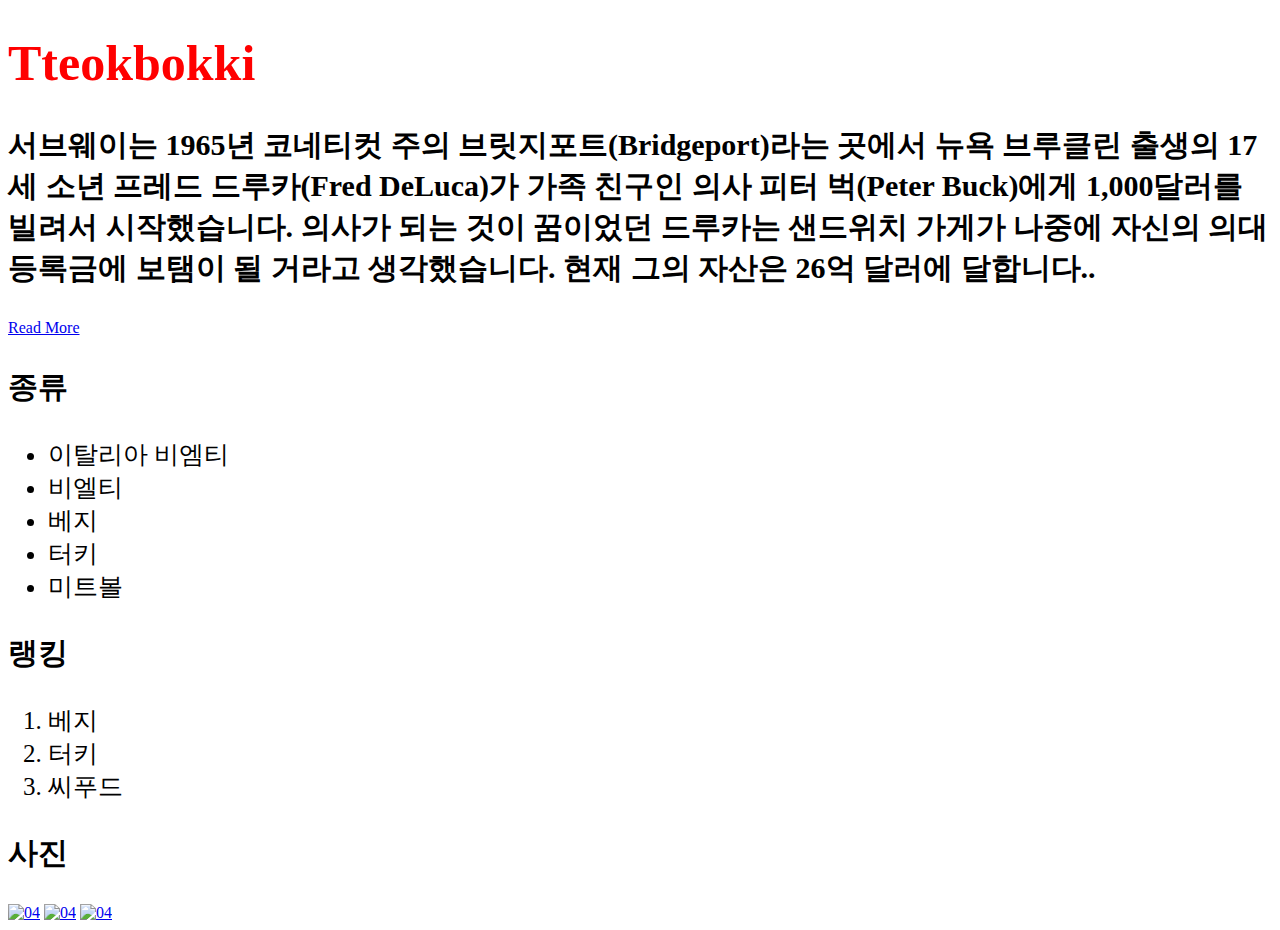
==== index.html @ fb7d4720 "third commit" ====
<!DOCTYPE html>
<meta charset="UTF-8">

<html>
    <head>
    <title>First Assignment</title>
    <link href="https://fonts.googleapis.com/css?family=Baloo Bhaina" rel="stylesheet">
    <link rel="stylesheet" type="text/css" href="style.css">
    </head>
    
    <body>
        <h1>Tteokbokki</h1>
        <p>서브웨이는 1965년 코네티컷 주의 브릿지포트(Bridgeport)라는 곳에서 뉴욕 브루클린 출생의 17세 소년 프레드 드루카(Fred DeLuca)가 가족 친구인 의사 피터 벅(Peter Buck)에게 1,000달러를 빌려서 시작했습니다. 의사가 되는 것이 꿈이었던 드루카는 샌드위치 가게가 나중에 자신의 의대 등록금에 보탬이 될 거라고 생각했습니다. 현재 그의 자산은 26억 달러에 달합니다..</p>
        <a href="http://ppss.kr/archives/48573" target="_blank">Read More</a>
    <p>종류</p>
    <ul>
        <li>이탈리아 비엠티</li>
        <li>비엘티</li>
        <li>베지</li>
        <li>터키</li>
        <li>미트볼</li>
        </ul>
        
    <p>랭킹</p>
    <ol>
        <li>베지</li>
        <li>터키</li>
        <li>씨푸드</li>
    </ol>
    
    <p>사진</p>
        <a href="http://subway.co.kr/menu/classic04.aspx" target="_blank"><img src="http://subway.co.kr/images/sub/menu/classic_top04.jpg" alt="04"></a>
        <a href="http://subway.co.kr/menu/good04.aspx" target="_blank"><img src="http://subway.co.kr/images/sub/menu/favorite_top04.jpg" alt="04"></a>
        <a href="http://subway.co.kr/menu/classic03.aspx" target="_blank"><img src="http://subway.co.kr/images/sub/menu/classic_top0333.jpg" alt="04"></a>
    </body>
</html>
---- style.css ----
h1 {
  color: red;
  font-family: 'Baloo Bhaina';
  font-size: 50px;
}

p{
    font-size: 30px;
    font-weight: bold;
}

ul{
    font-size: 25px;
}

ol{
    font-size: 25px;
}
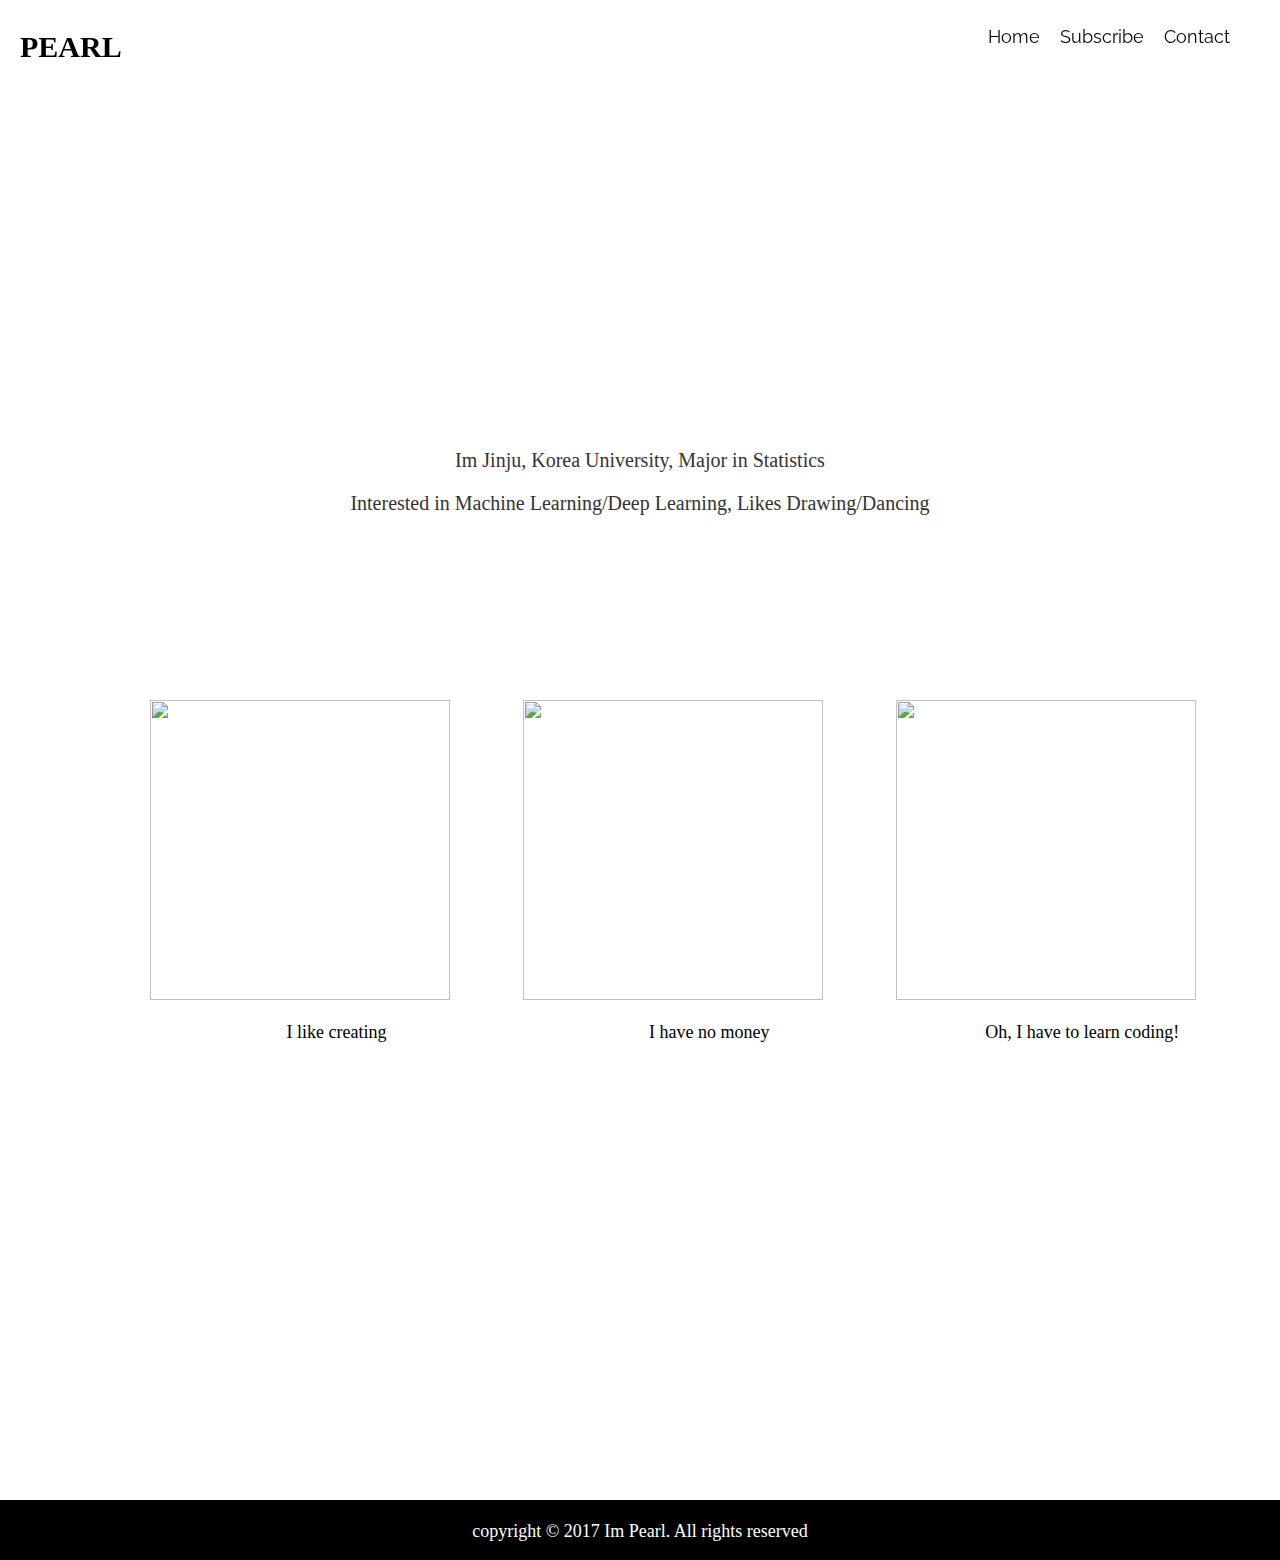
==== commit 5fe67ff4: "my site" ====
--- a/index.html
+++ b/index.html
@@ -1,36 +1,49 @@
 <!DOCTYPE html>
-<meta charset="UTF-8">
 
-<html>
+<html lang="ko">
     <head>
-    <title>First Assignment</title>
-    <link href="https://fonts.googleapis.com/css?family=Baloo Bhaina" rel="stylesheet">
-    <link rel="stylesheet" type="text/css" href="style.css">
+        <title>Im Pearl</title>
+        <link href="https://fonts.googleapis.com/css?family=Raleway:400, 600" rel="stylesheet">
+        <link rel="stylesheet" type="text/css" href="style.css">
     </head>
     
     <body>
-        <h1>Tteokbokki</h1>
-        <p>서브웨이는 1965년 코네티컷 주의 브릿지포트(Bridgeport)라는 곳에서 뉴욕 브루클린 출생의 17세 소년 프레드 드루카(Fred DeLuca)가 가족 친구인 의사 피터 벅(Peter Buck)에게 1,000달러를 빌려서 시작했습니다. 의사가 되는 것이 꿈이었던 드루카는 샌드위치 가게가 나중에 자신의 의대 등록금에 보탬이 될 거라고 생각했습니다. 현재 그의 자산은 26억 달러에 달합니다..</p>
-        <a href="http://ppss.kr/archives/48573" target="_blank">Read More</a>
-    <p>종류</p>
-    <ul>
-        <li>이탈리아 비엠티</li>
-        <li>비엘티</li>
-        <li>베지</li>
-        <li>터키</li>
-        <li>미트볼</li>
-        </ul>
+        <nav>
+            <div class="logo">
+                <p>PEARL</p>
+            </div>
+            <ul>
+                <li>Home</li>
+                <li>Subscribe</li>
+                <li>Contact</li>
+            </ul>
+        </nav>
         
-    <p>랭킹</p>
-    <ol>
-        <li>베지</li>
-        <li>터키</li>
-        <li>씨푸드</li>
-    </ol>
-    
-    <p>사진</p>
-        <a href="http://subway.co.kr/menu/classic04.aspx" target="_blank"><img src="http://subway.co.kr/images/sub/menu/classic_top04.jpg" alt="04"></a>
-        <a href="http://subway.co.kr/menu/good04.aspx" target="_blank"><img src="http://subway.co.kr/images/sub/menu/favorite_top04.jpg" alt="04"></a>
-        <a href="http://subway.co.kr/menu/classic03.aspx" target="_blank"><img src="http://subway.co.kr/images/sub/menu/classic_top0333.jpg" alt="04"></a>
+        <header>
+            <h1>This is my Open Studio</h1>
+            <p>Im Jinju, Korea University, Major in Statistics</p>
+            <p>Interested in Machine Learning/Deep Learning, Likes Drawing/Dancing</p>
+        </header>
+        
+        <section>
+            <article>
+                <img src="http://postfiles8.naver.net/MjAxNzAzMzBfMjI0/MDAxNDkwODY1NjEzODc4.BWx8h-pmAMxz7j70JLHsT_RgauJXJEyTzhsnaQ01U4Qg.0k3m7O-xqS5D-3sKIKhe3BAXAFFUY52YjLwCQBjMPm4g.JPEG.im_pearl/painting.jpg?type=w966" class="secimg">
+                <p>I like creating</p>
+            </article>
+            
+            <article>
+                <img src="http://postfiles1.naver.net/MjAxNzAzMzBfMTA2/MDAxNDkwODY1NzgzNjMy.OIEOqpP2mdjip-UmI7DjSoP7APa8uyymo3Ko0pOCmAYg.mYrI5Sy_YrkMPMGpT5ZYNWkW0-nUWut35WASpQqpEgog.JPEG.im_pearl/rock_%282%29.jpg?type=w966" class="secimg">
+                <p>I have no money</p>
+            </article>
+            
+            <article>
+                <img src="http://postfiles2.naver.net/MjAxNzAzMzBfNTQg/MDAxNDkwODUzNjQ2NTQy.7TOkx8jvHUubocxuXkkF6_jU6XwWSepkbXQV-IvLLfwg.wkCQMsUSo5HMLrHjiRXApE-TGA-CvCWCezOaAgf8fI8g.JPEG.im_pearl/snap.jpg?type=w966" class="secimg">
+                <p>Oh, I have to learn coding!</p>
+            </article>
+        </section>
+        
+        <footer>
+            <p>copyright &copy; 2017 Im Pearl. All rights reserved</p>
+        </footer>
     </body>
 </html>--- a/style.css
+++ b/style.css
@@ -1,18 +1,100 @@
-h1 {
-  color: red;
-  font-family: 'Baloo Bhaina';
-  font-size: 50px;
+* {
+    box-sizing: border-box;
 }
 
-p{
+html, body {
+    background-color: #FFF;
+    margin: 0;
+    padding: 0;
+}
+
+/*navigation*/
+nav{
+    background-color: rgba(255, 255, 255, 0.9);
+    position: fixed;
+    margin-top: 0px;
+    height: 80px;
+    width: 100%;
+}
+
+.logo{
     font-size: 30px;
     font-weight: bold;
+    margin-left: 20px;
+    margin-bottom: 15px;
+    text-transform: uppercase;
+    float: left;
 }
 
-ul{
-    font-size: 25px;
+nav ul{
+    font-family: Raleway, sans-serif;
+    list-style-type: none;
+    float: right;
+    margin-right: 50px;
 }
 
-ol{
-    font-size: 25px;
+nav li{
+    font-size: 18px;
+    float: left;
+    padding-left: 20px;
+    padding-top: 10px;
+}
+
+/*header*/
+header {
+    height: 600px;
+    width: 100%;
+    background: url("http://68.media.tumblr.com/db1107427ddd1e468889a699de1b9393/tumblr_ohm5cgdBvg1r6kaa9o6_1280.jpg") no-repeat center bottom;
+    background-size: cover;
+    background-attachment: fixed;
+    padding-top: 200px;
+}
+
+h1 {
+    color: #FFF;
+    font-size: 100px;
+    text-align: center;
+}
+
+header p{
+    color: #333;
+    font-size: 20px;
+    text-align: center;
+    
+}
+
+/*section*/
+section{
+    height: 800px;
+    margin-top: 100px;
+    margin-left: 150px;
+}
+
+article{
+    float: left;
+    width: 33%;
+}
+
+article p{
+    font-size: 18px;
+    display: block;
+    text-align: center;
+}
+
+.secimg {
+    width: 300px;
+    height: 300px;
+}
+
+/*footer*/
+footer{
+    background-color: black;
+    height: 60px;
+    padding-top: 3px;
+}
+
+footer p{
+    font-size: 18px;
+    color: #FFF;
+    text-align: center;
 }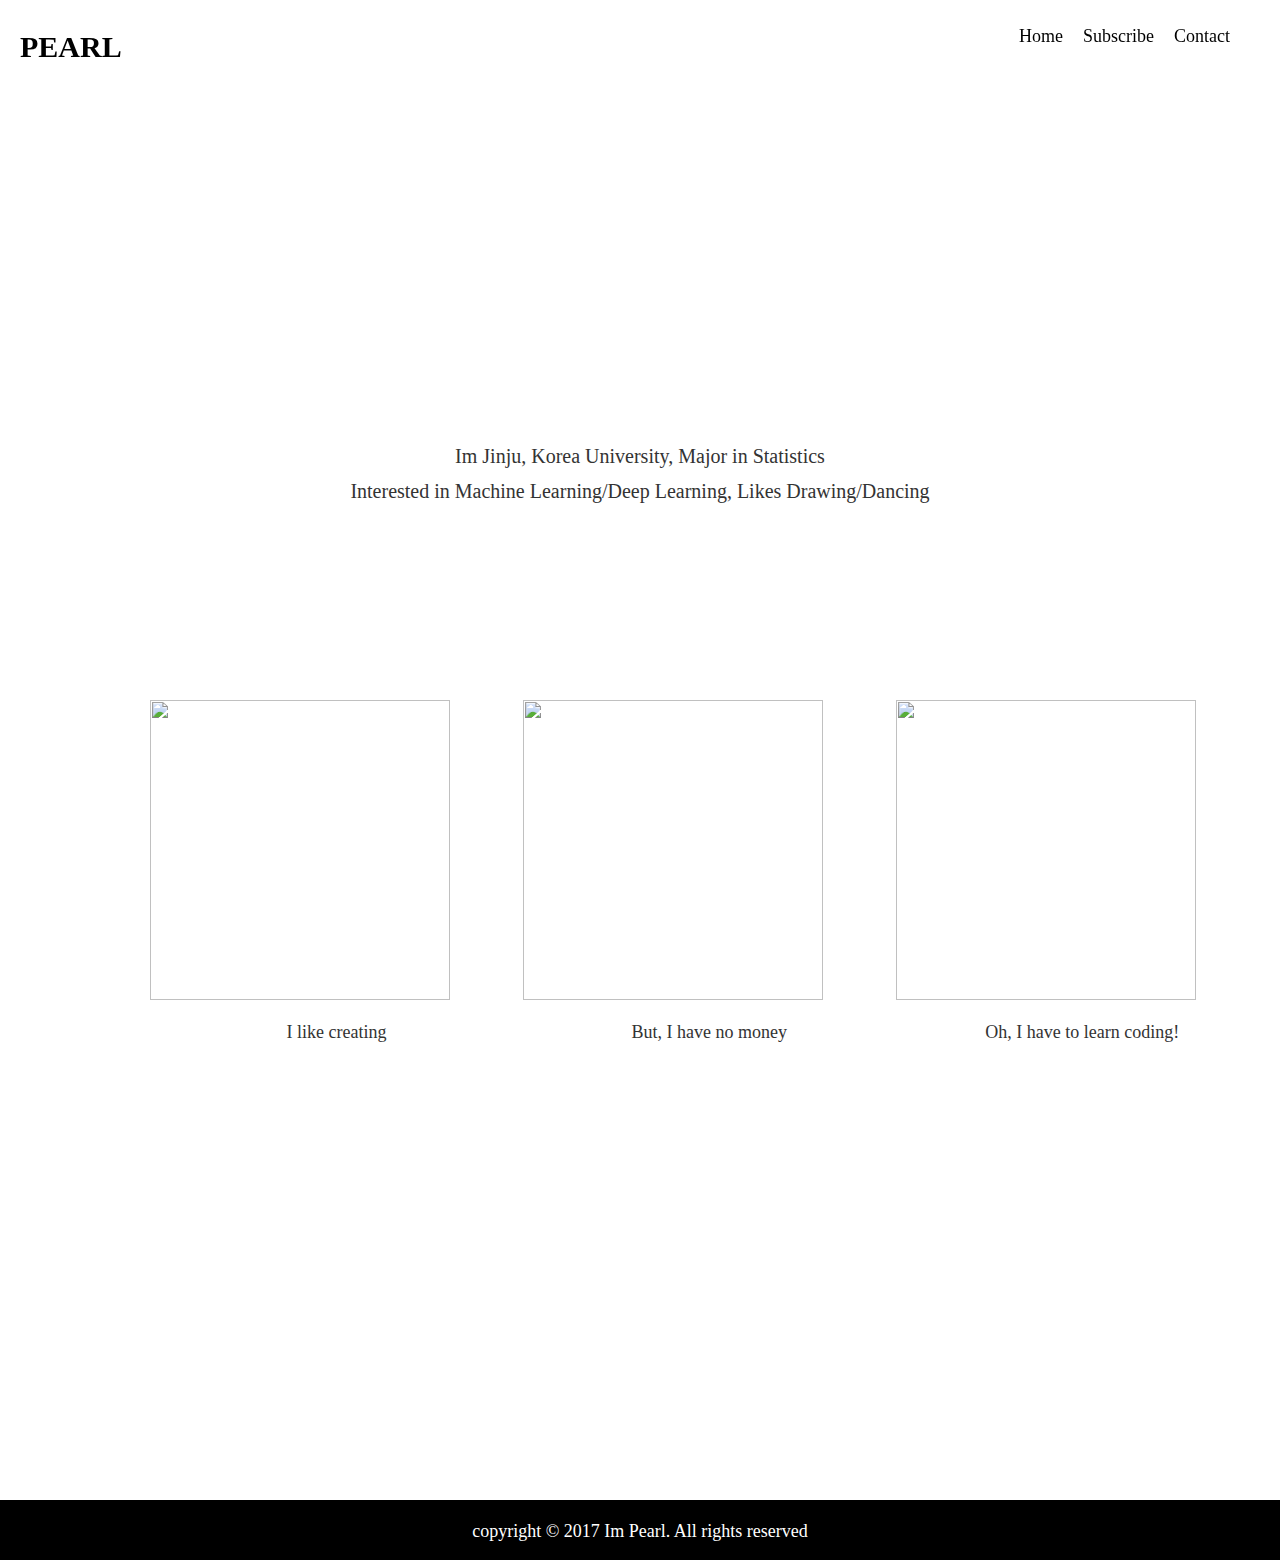
==== commit 453510c4: "my page" ====
--- a/index.html
+++ b/index.html
@@ -3,7 +3,7 @@
 <html lang="ko">
     <head>
         <title>Im Pearl</title>
-        <link href="https://fonts.googleapis.com/css?family=Raleway:400, 600" rel="stylesheet">
+        <link href="https://fonts.google.com/specimen/Merriweather" rel="stylesheet">
         <link rel="stylesheet" type="text/css" href="style.css">
     </head>
     
@@ -33,7 +33,7 @@
             
             <article>
                 <img src="http://postfiles1.naver.net/MjAxNzAzMzBfMTA2/MDAxNDkwODY1NzgzNjMy.OIEOqpP2mdjip-UmI7DjSoP7APa8uyymo3Ko0pOCmAYg.mYrI5Sy_YrkMPMGpT5ZYNWkW0-nUWut35WASpQqpEgog.JPEG.im_pearl/rock_%282%29.jpg?type=w966" class="secimg">
-                <p>I have no money</p>
+                <p>But, I have no money</p>
             </article>
             
             <article>
--- a/style.css
+++ b/style.css
@@ -27,13 +27,13 @@
 }
 
 nav ul{
-    font-family: Raleway, sans-serif;
     list-style-type: none;
     float: right;
     margin-right: 50px;
 }
 
 nav li{
+    font-family: 'Merriweather';
     font-size: 18px;
     float: left;
     padding-left: 20px;
@@ -60,7 +60,7 @@
     color: #333;
     font-size: 20px;
     text-align: center;
-    
+    line-height: 15px;
 }
 
 /*section*/
@@ -76,6 +76,7 @@
 }
 
 article p{
+    color: #333;
     font-size: 18px;
     display: block;
     text-align: center;
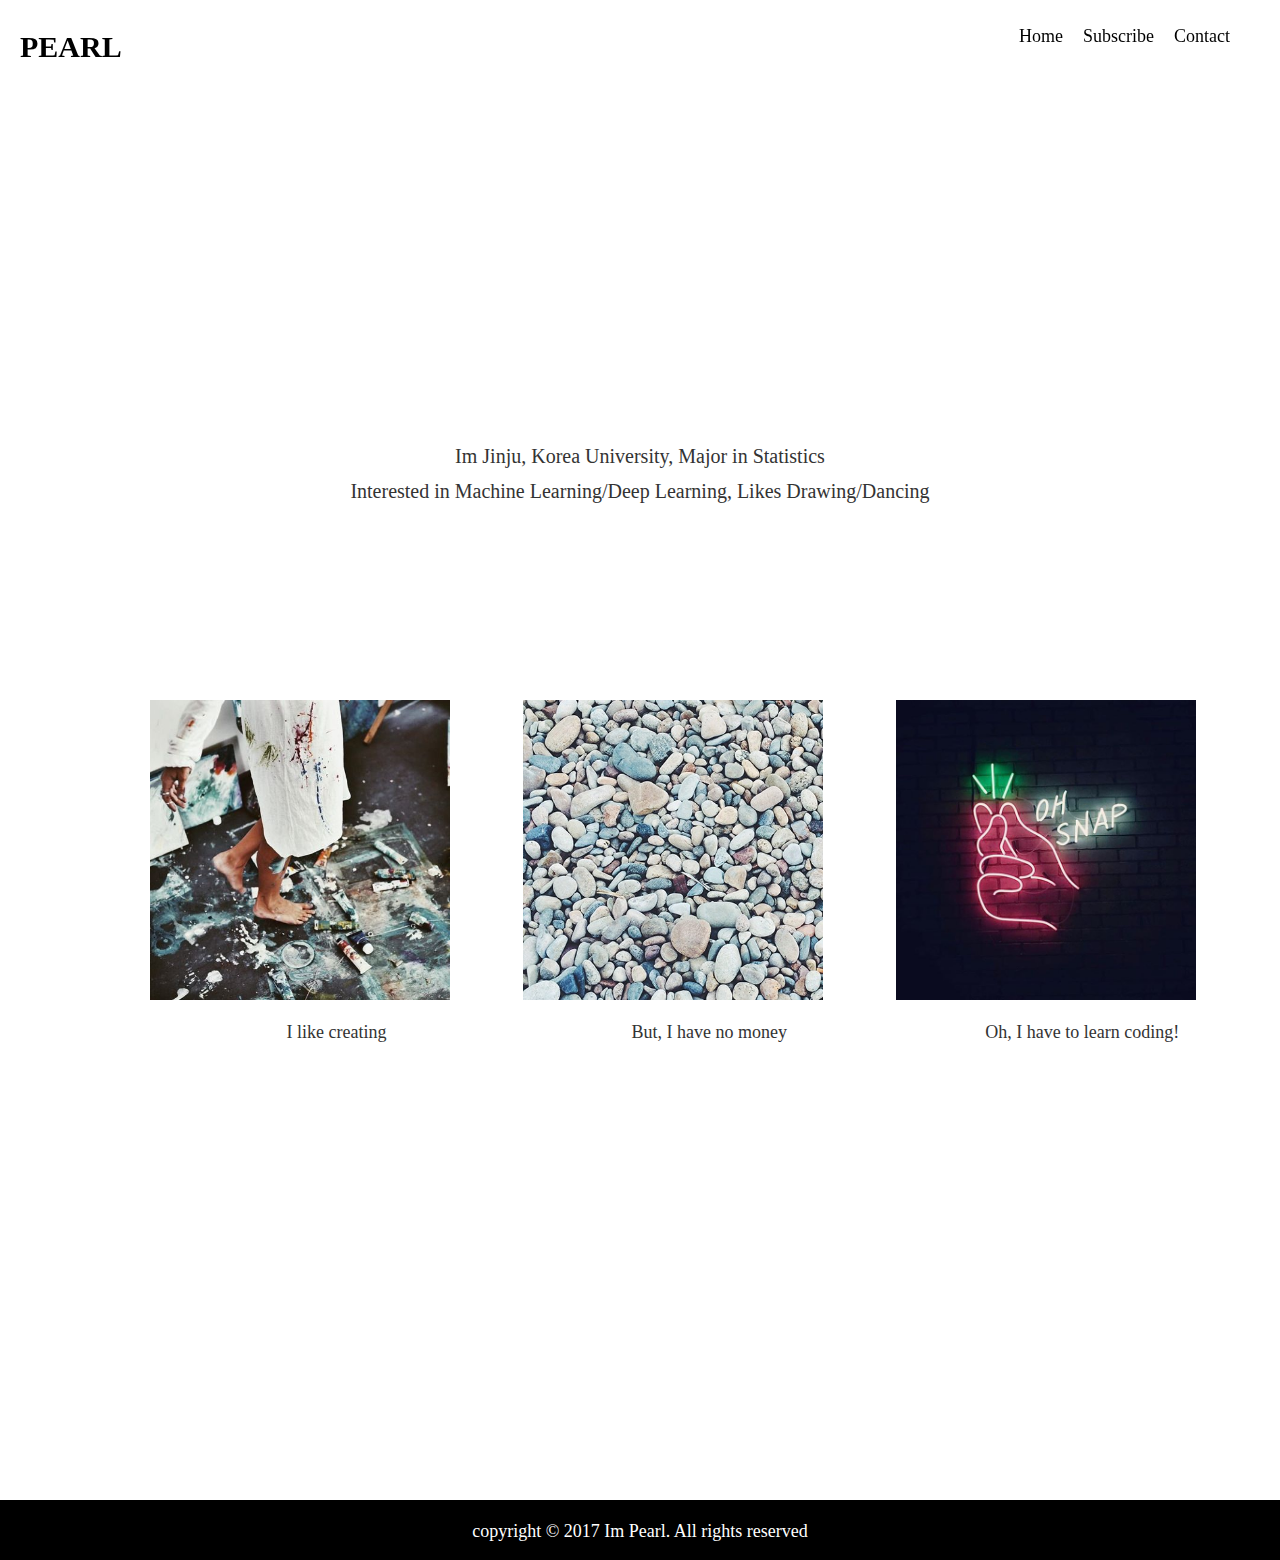
==== commit c1d67bf0: "my page" ====
--- a/index.html
+++ b/index.html
@@ -27,17 +27,17 @@
         
         <section>
             <article>
-                <img src="http://postfiles8.naver.net/MjAxNzAzMzBfMjI0/MDAxNDkwODY1NjEzODc4.BWx8h-pmAMxz7j70JLHsT_RgauJXJEyTzhsnaQ01U4Qg.0k3m7O-xqS5D-3sKIKhe3BAXAFFUY52YjLwCQBjMPm4g.JPEG.im_pearl/painting.jpg?type=w966" class="secimg">
+                <img src="images/painting.jpg" class="secimg">
                 <p>I like creating</p>
             </article>
             
             <article>
-                <img src="http://postfiles1.naver.net/MjAxNzAzMzBfMTA2/MDAxNDkwODY1NzgzNjMy.OIEOqpP2mdjip-UmI7DjSoP7APa8uyymo3Ko0pOCmAYg.mYrI5Sy_YrkMPMGpT5ZYNWkW0-nUWut35WASpQqpEgog.JPEG.im_pearl/rock_%282%29.jpg?type=w966" class="secimg">
+                <img src="images/rock.jpg" class="secimg">
                 <p>But, I have no money</p>
             </article>
             
             <article>
-                <img src="http://postfiles2.naver.net/MjAxNzAzMzBfNTQg/MDAxNDkwODUzNjQ2NTQy.7TOkx8jvHUubocxuXkkF6_jU6XwWSepkbXQV-IvLLfwg.wkCQMsUSo5HMLrHjiRXApE-TGA-CvCWCezOaAgf8fI8g.JPEG.im_pearl/snap.jpg?type=w966" class="secimg">
+                <img src="images/snap.jpg" class="secimg">
                 <p>Oh, I have to learn coding!</p>
             </article>
         </section>
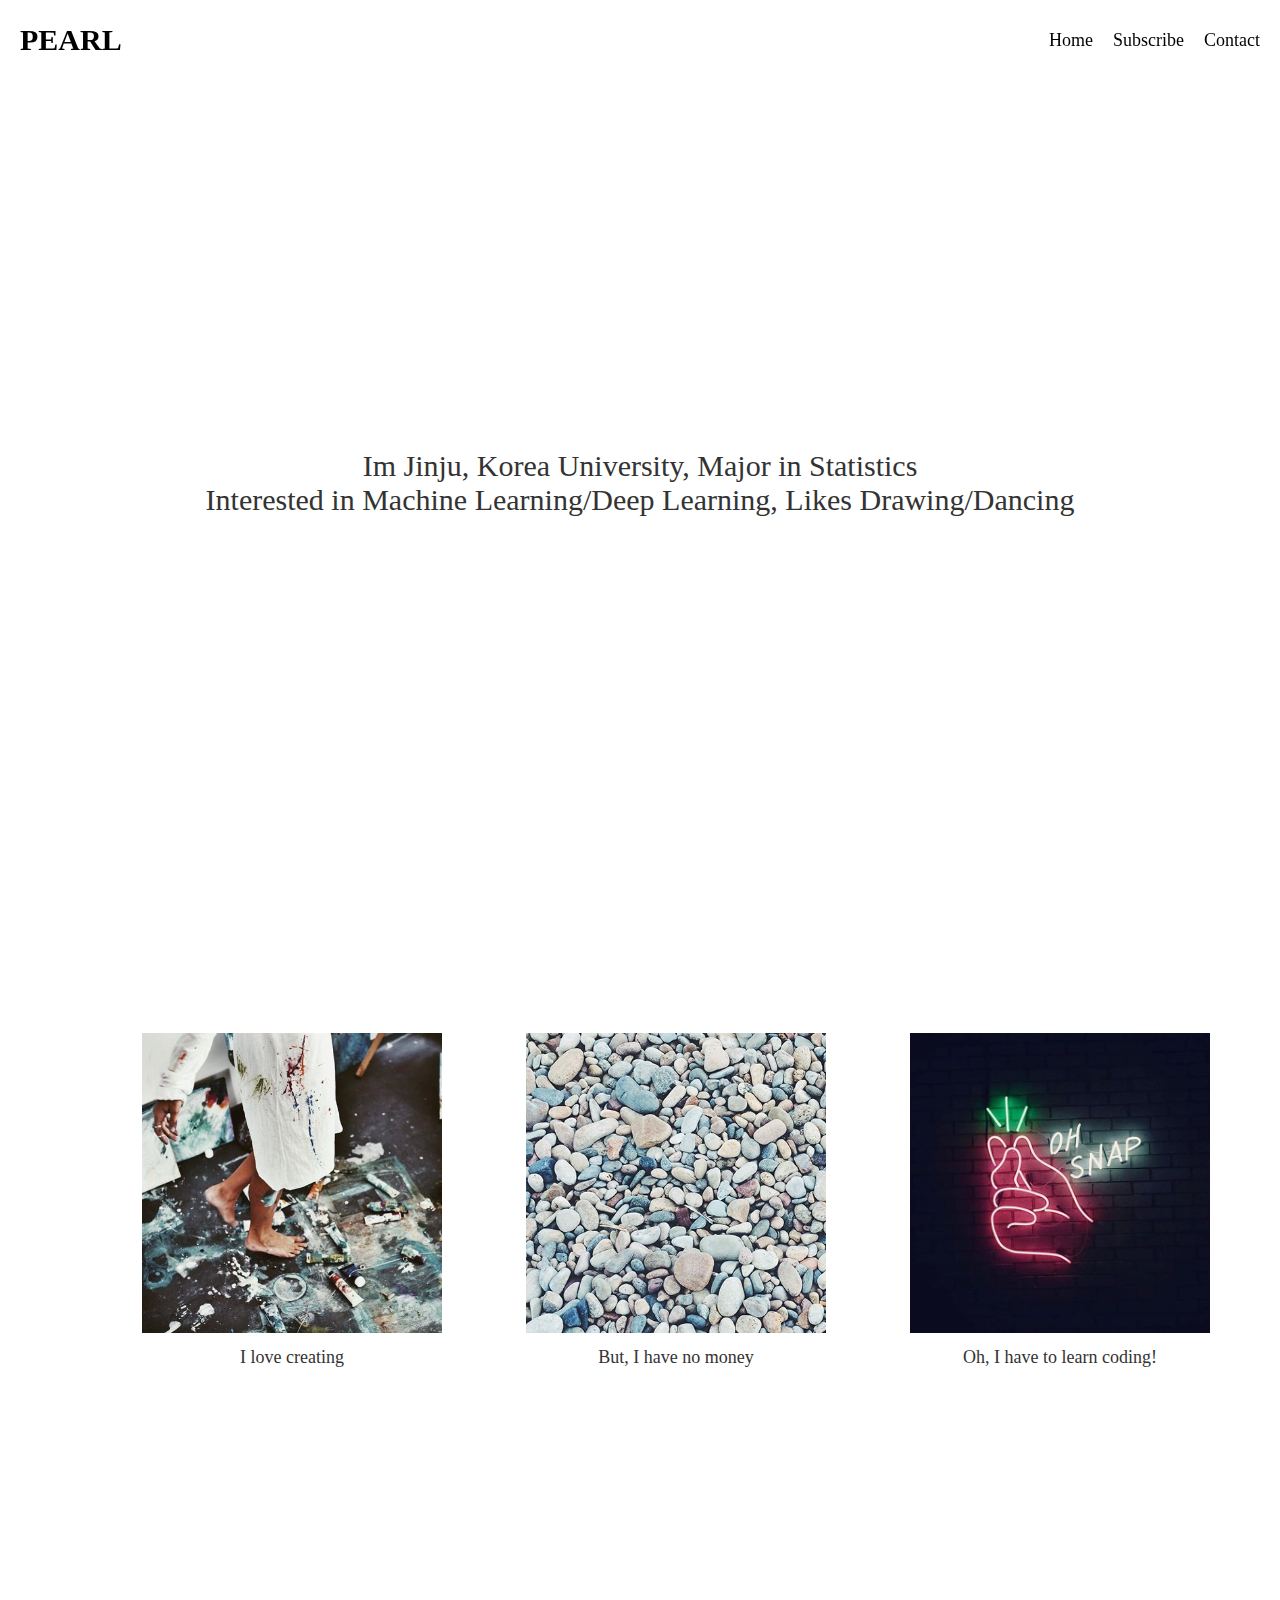
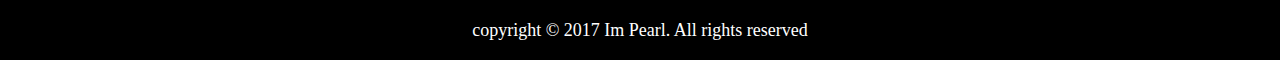
==== commit bf173acd: "my page" ====
--- a/index.html
+++ b/index.html
@@ -3,7 +3,7 @@
 <html lang="ko">
     <head>
         <title>Im Pearl</title>
-        <link href="https://fonts.google.com/specimen/Merriweather" rel="stylesheet">
+        <link href="https://fonts.google.com/specimen/Roboto+Slab" rel="stylesheet">
         <link rel="stylesheet" type="text/css" href="style.css">
     </head>
     
@@ -28,7 +28,7 @@
         <section>
             <article>
                 <img src="images/painting.jpg" class="secimg">
-                <p>I like creating</p>
+                <p>I love creating</p>
             </article>
             
             <article>
--- a/style.css
+++ b/style.css
@@ -12,7 +12,6 @@
 nav{
     background-color: rgba(255, 255, 255, 0.9);
     position: fixed;
-    margin-top: 0px;
     height: 80px;
     width: 100%;
 }
@@ -20,29 +19,32 @@
 .logo{
     font-size: 30px;
     font-weight: bold;
+    float: left;
     margin-left: 20px;
-    margin-bottom: 15px;
-    text-transform: uppercase;
-    float: left;
+    line-height: 80px;
+}
+
+p{
+    margin: 0px;
 }
 
 nav ul{
     list-style-type: none;
     float: right;
-    margin-right: 50px;
+    line-height: 80px;
+    margin: 0px;
+    margin-right: 20px;
 }
 
 nav li{
-    font-family: 'Merriweather';
     font-size: 18px;
     float: left;
     padding-left: 20px;
-    padding-top: 10px;
 }
 
 /*header*/
 header {
-    height: 600px;
+    height: 800px;
     width: 100%;
     background: url("http://68.media.tumblr.com/db1107427ddd1e468889a699de1b9393/tumblr_ohm5cgdBvg1r6kaa9o6_1280.jpg") no-repeat center bottom;
     background-size: cover;
@@ -58,21 +60,21 @@
 
 header p{
     color: #333;
-    font-size: 20px;
+    font-size: 30px;
     text-align: center;
-    line-height: 15px;
 }
 
 /*section*/
 section{
     height: 800px;
-    margin-top: 100px;
-    margin-left: 150px;
+    width: 90%;
+    margin-left: 100px;
+    display: flex;
 }
 
 article{
-    float: left;
-    width: 33%;
+    width: 300px;
+    margin: auto;
 }
 
 article p{
@@ -80,6 +82,7 @@
     font-size: 18px;
     display: block;
     text-align: center;
+    margin-top: 10px;
 }
 
 .secimg {
@@ -91,11 +94,11 @@
 footer{
     background-color: black;
     height: 60px;
-    padding-top: 3px;
 }
 
 footer p{
     font-size: 18px;
     color: #FFF;
     text-align: center;
+    line-height: 60px;
 }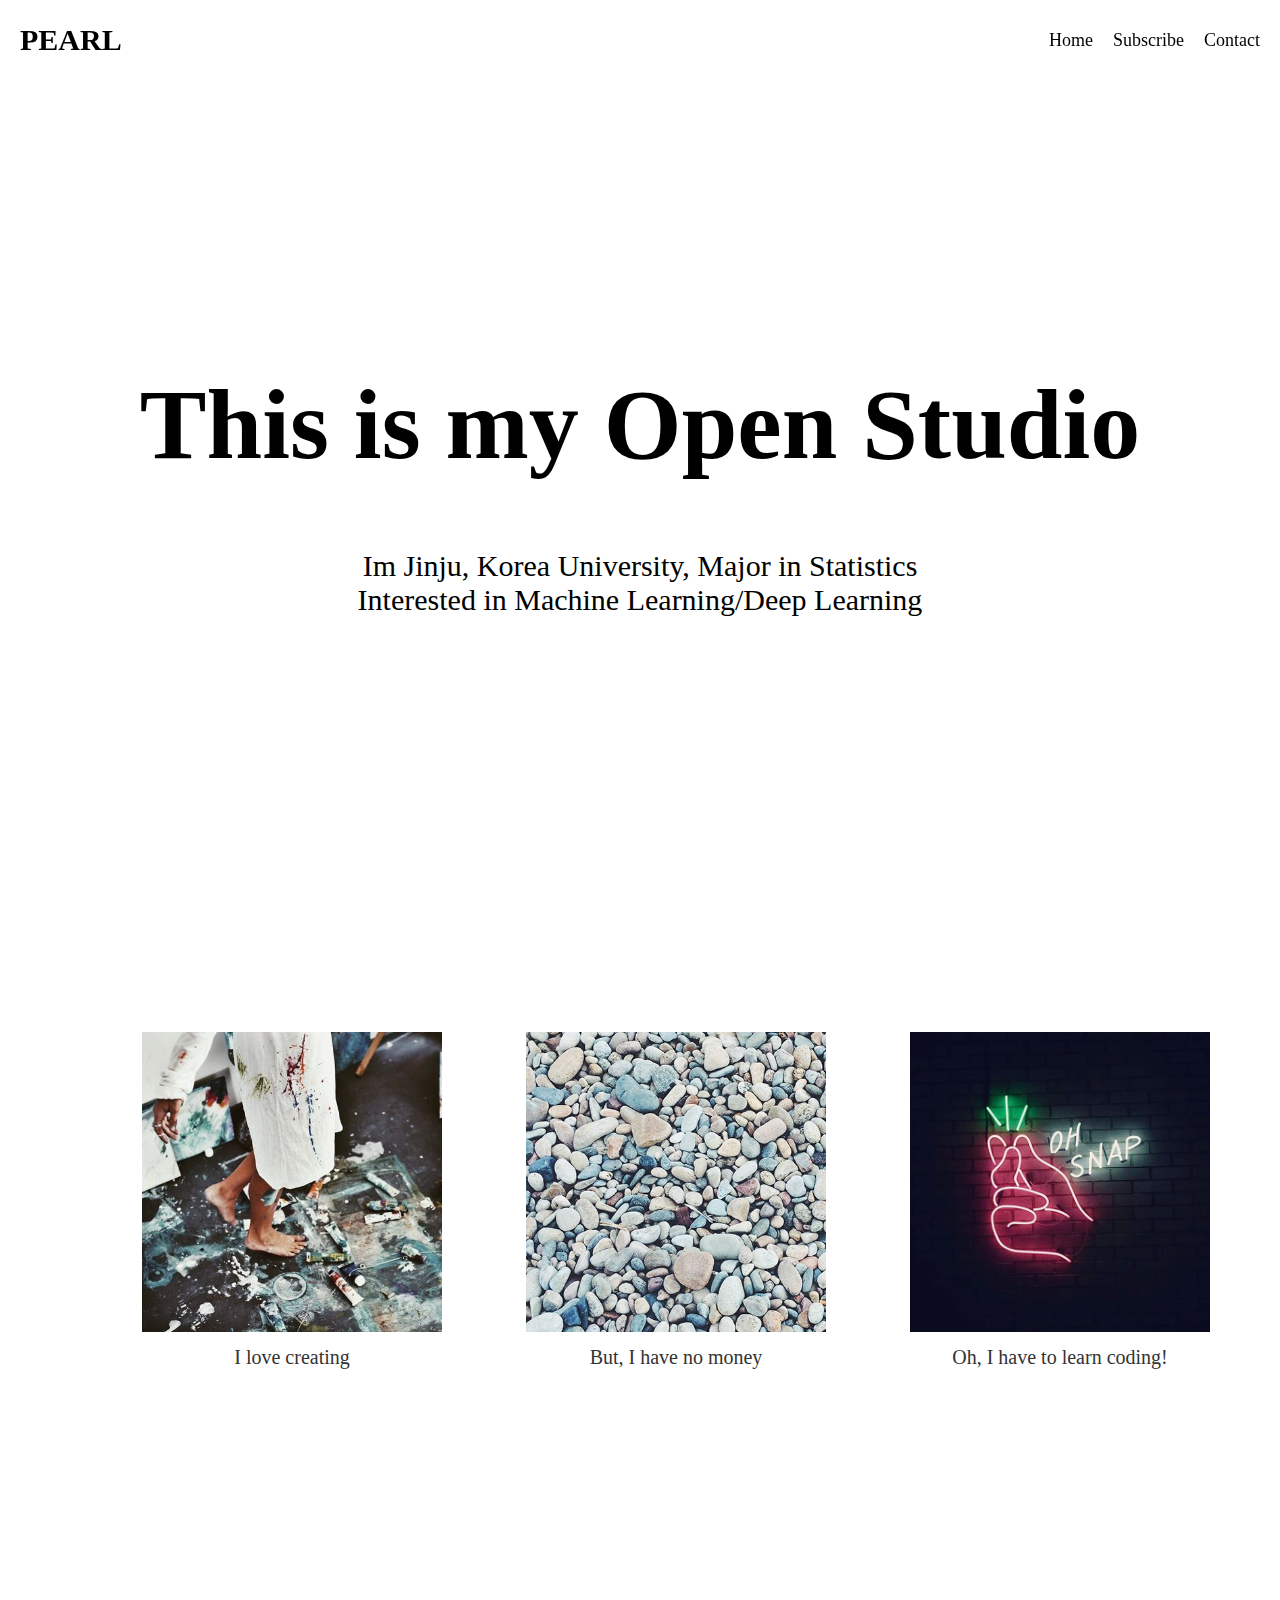
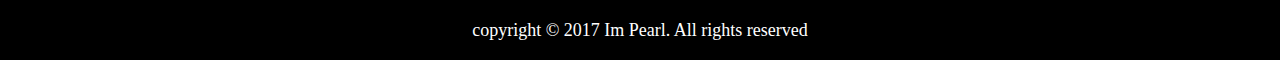
==== commit 99133d9b: "final" ====
--- a/index.html
+++ b/index.html
@@ -22,7 +22,7 @@
         <header>
             <h1>This is my Open Studio</h1>
             <p>Im Jinju, Korea University, Major in Statistics</p>
-            <p>Interested in Machine Learning/Deep Learning, Likes Drawing/Dancing</p>
+            <p>Interested in Machine Learning/Deep Learning</p>
         </header>
         
         <section>
--- a/style.css
+++ b/style.css
@@ -49,17 +49,17 @@
     background: url("http://68.media.tumblr.com/db1107427ddd1e468889a699de1b9393/tumblr_ohm5cgdBvg1r6kaa9o6_1280.jpg") no-repeat center bottom;
     background-size: cover;
     background-attachment: fixed;
-    padding-top: 200px;
+    padding-top: 300px;
 }
 
 h1 {
-    color: #FFF;
+    color: black;
     font-size: 100px;
     text-align: center;
 }
 
 header p{
-    color: #333;
+    color: black;
     font-size: 30px;
     text-align: center;
 }
@@ -79,7 +79,7 @@
 
 article p{
     color: #333;
-    font-size: 18px;
+    font-size: 20px;
     display: block;
     text-align: center;
     margin-top: 10px;
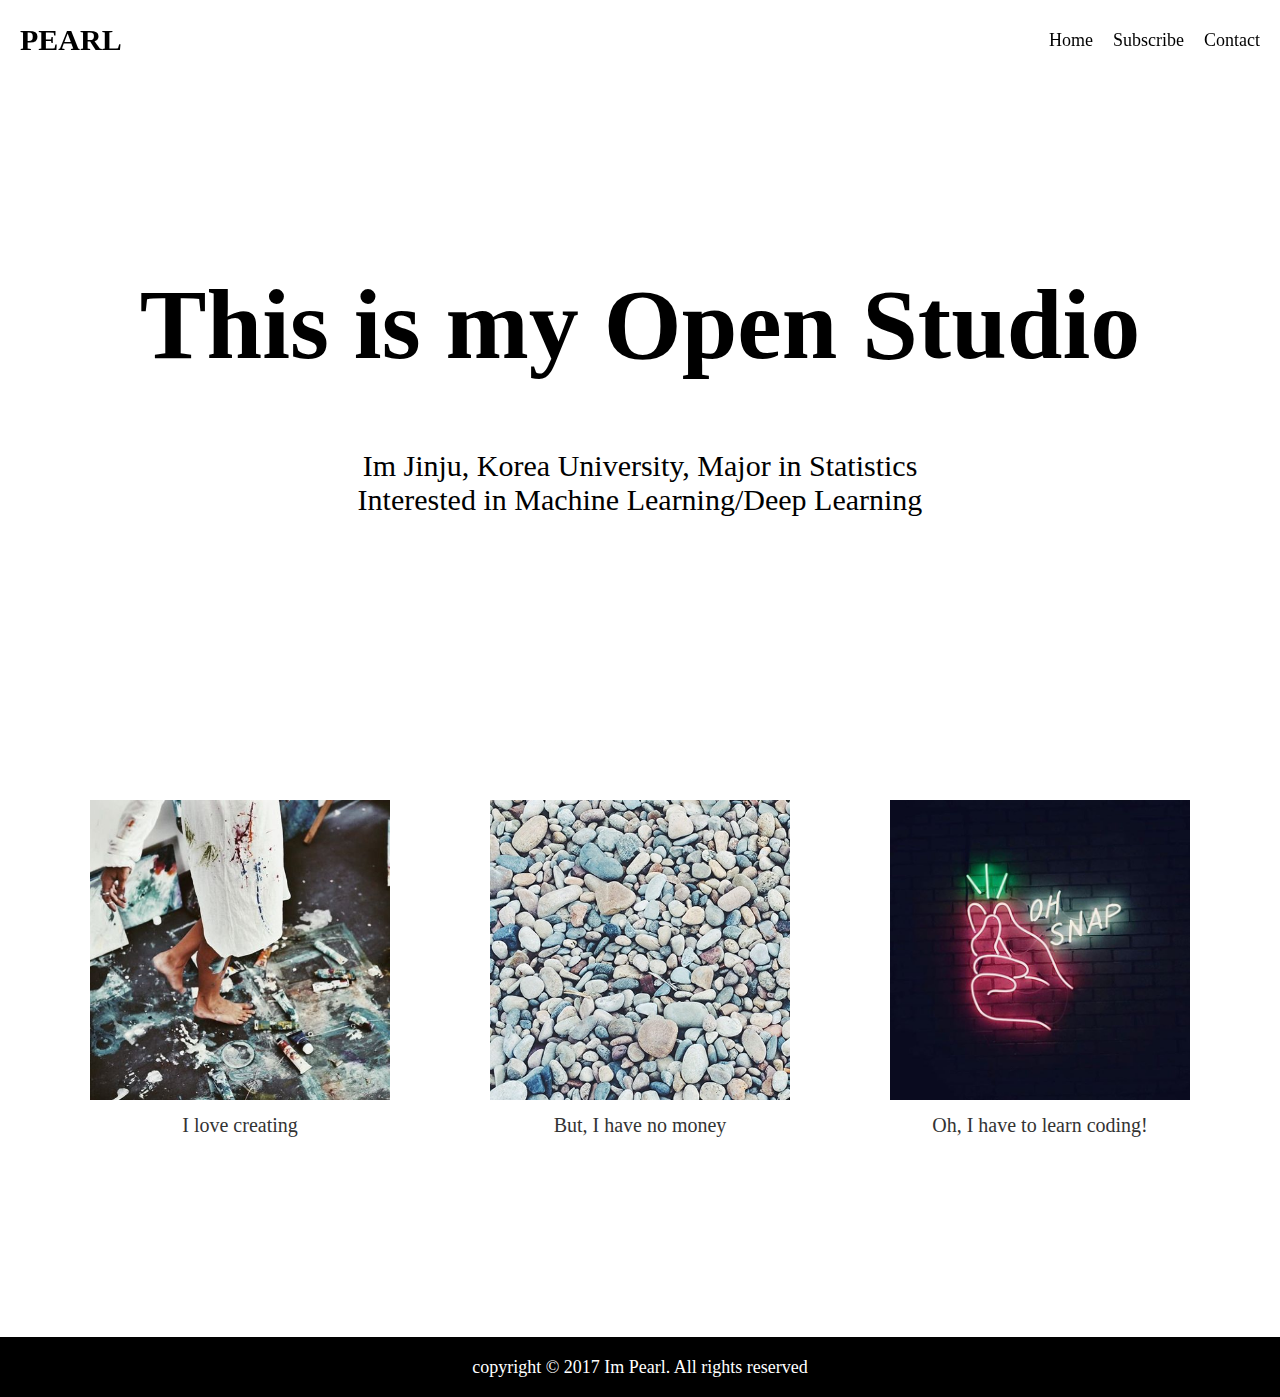
==== commit 6f31225d: "container" ====
--- a/index.html
+++ b/index.html
@@ -3,7 +3,7 @@
 <html lang="ko">
     <head>
         <title>Im Pearl</title>
-        <link href="https://fonts.google.com/specimen/Roboto+Slab" rel="stylesheet">
+        <link rel="stylesheet" type="text/css" href="https://fonts.google.com/specimen/Ubuntu">
         <link rel="stylesheet" type="text/css" href="style.css">
     </head>
     
@@ -20,26 +20,32 @@
         </nav>
         
         <header>
-            <h1>This is my Open Studio</h1>
-            <p>Im Jinju, Korea University, Major in Statistics</p>
-            <p>Interested in Machine Learning/Deep Learning</p>
+            <div class="container">
+                <h1>This is my Open Studio</h1>
+                <p>Im Jinju, Korea University, Major in Statistics</p>
+                <p>Interested in Machine Learning/Deep Learning</p>
+            </div>
         </header>
         
         <section>
-            <article>
-                <img src="images/painting.jpg" class="secimg">
-                <p>I love creating</p>
-            </article>
-            
-            <article>
-                <img src="images/rock.jpg" class="secimg">
-                <p>But, I have no money</p>
-            </article>
-            
-            <article>
-                <img src="images/snap.jpg" class="secimg">
-                <p>Oh, I have to learn coding!</p>
-            </article>
+            <div class="container">
+                <div class="flexbox">
+                <article>
+                    <img src="images/painting.jpg" class="secimg">
+                    <p>I love creating</p>
+                </article>
+                
+                <article>
+                    <img src="images/rock.jpg" class="secimg">
+                    <p>But, I have no money</p>
+                </article>
+                
+                <article>
+                    <img src="images/snap.jpg" class="secimg">
+                    <p>Oh, I have to learn coding!</p>
+                </article>
+                </div>
+            </div>
         </section>
         
         <footer>
--- a/style.css
+++ b/style.css
@@ -14,9 +14,11 @@
     position: fixed;
     height: 80px;
     width: 100%;
+    top: 0;
 }
 
 .logo{
+    font-family: Ubuntu;
     font-size: 30px;
     font-weight: bold;
     float: left;
@@ -25,7 +27,7 @@
 }
 
 p{
-    margin: 0px;
+   margin: 0px;
 }
 
 nav ul{
@@ -44,12 +46,12 @@
 
 /*header*/
 header {
-    height: 800px;
+    height: 600px;
     width: 100%;
     background: url("http://68.media.tumblr.com/db1107427ddd1e468889a699de1b9393/tumblr_ohm5cgdBvg1r6kaa9o6_1280.jpg") no-repeat center bottom;
     background-size: cover;
     background-attachment: fixed;
-    padding-top: 300px;
+    padding-top: 200px;
 }
 
 h1 {
@@ -65,16 +67,18 @@
 }
 
 /*section*/
-section{
-    height: 800px;
-    width: 90%;
-    margin-left: 100px;
+.flexbox{
     display: flex;
+    justify-content: space-between;
+    width: 1200px;
+    margin: auto;
 }
 
 article{
     width: 300px;
     margin: auto;
+    margin-top: 200px;
+    margin-bottom: 200px;
 }
 
 article p{
